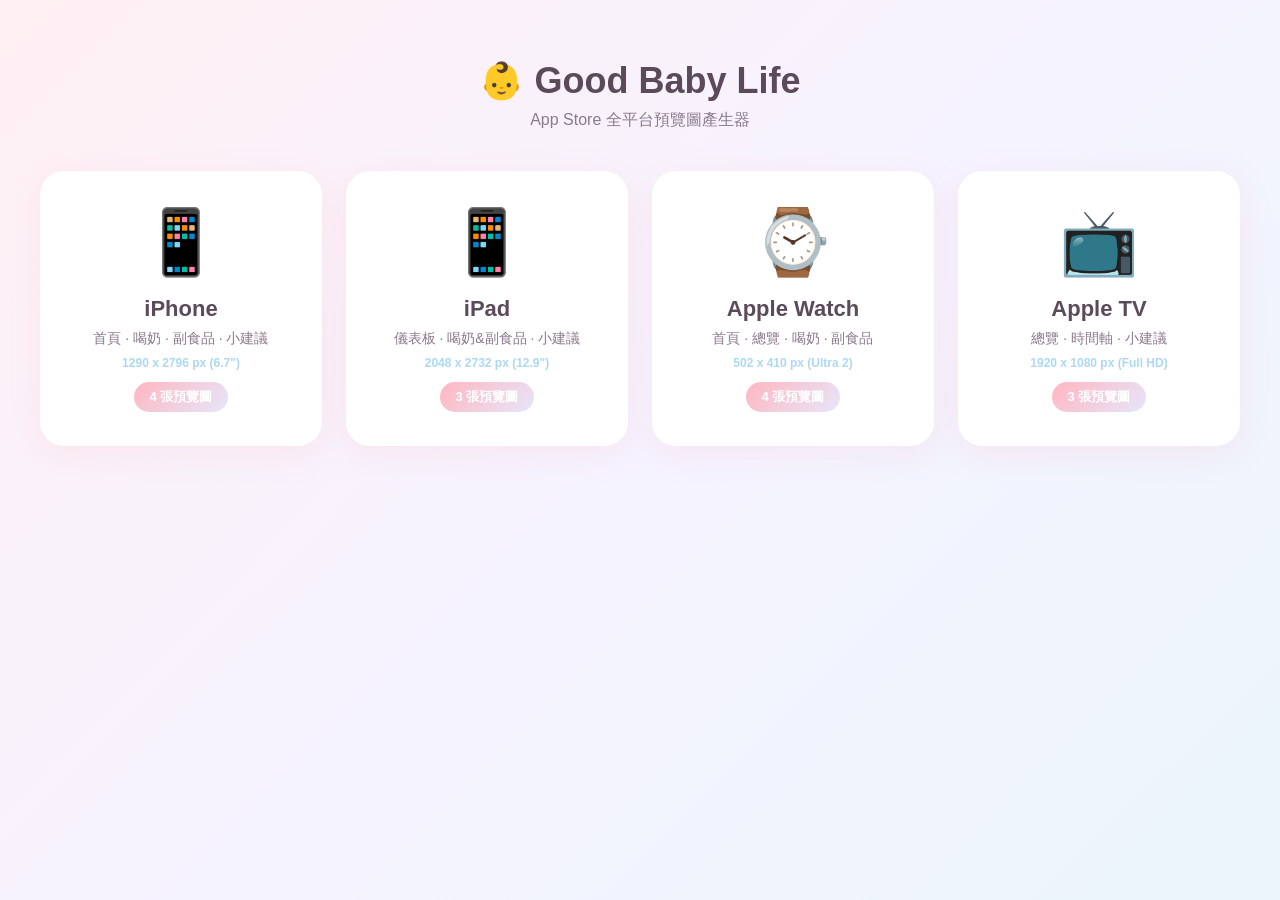
==== previews/index.html @ c80722cb "feat: add iPad, Apple Watch, Apple TV preview screenshots with download Add complete App Store previ" ====
<!DOCTYPE html>
<html lang="zh-TW">
<head>
<meta charset="UTF-8">
<meta name="viewport" content="width=device-width, initial-scale=1.0">
<title>Good Baby Life - 全平台預覽圖</title>
<style>
*{margin:0;padding:0;box-sizing:border-box}
body{font-family:-apple-system,BlinkMacSystemFont,"Noto Sans TC",sans-serif;background:linear-gradient(135deg,#FFF0F3,#F5F3FF,#EBF5FB);min-height:100vh;padding:60px 20px;display:flex;flex-direction:column;align-items:center}
h1{font-size:36px;color:#5A4A5A;margin-bottom:8px}
.sub{font-size:16px;color:#8A7A8A;margin-bottom:40px}
.cards{display:grid;grid-template-columns:repeat(auto-fit,minmax(280px,1fr));gap:24px;max-width:1200px;width:100%}
.card{background:#fff;border-radius:24px;padding:32px;text-align:center;box-shadow:0 8px 30px rgba(255,182,193,0.2);transition:all 0.3s;text-decoration:none;color:inherit;border:2px solid transparent}
.card:hover{transform:translateY(-8px);box-shadow:0 16px 50px rgba(255,182,193,0.3);border-color:#FFB6C1}
.card-icon{font-size:64px;margin-bottom:16px}
.card h2{font-size:22px;color:#5A4A5A;margin-bottom:8px}
.card p{font-size:14px;color:#8A7A8A;margin-bottom:4px}
.card .spec{font-size:12px;color:#AED8F0;font-weight:600;margin-top:8px}
.card .count{display:inline-block;margin-top:12px;padding:6px 16px;background:linear-gradient(135deg,#FFB6C1,#E6E6FA);color:#fff;border-radius:20px;font-size:13px;font-weight:600}
</style>
</head>
<body>
<h1>👶 Good Baby Life</h1>
<p class="sub">App Store 全平台預覽圖產生器</p>
<div class="cards">
  <a class="card" href="app-store-previews.html">
    <div class="card-icon">📱</div>
    <h2>iPhone</h2>
    <p>首頁 · 喝奶 · 副食品 · 小建議</p>
    <div class="spec">1290 x 2796 px (6.7")</div>
    <div class="count">4 張預覽圖</div>
  </a>
  <a class="card" href="ipad-previews.html">
    <div class="card-icon">📱</div>
    <h2>iPad</h2>
    <p>儀表板 · 喝奶&副食品 · 小建議</p>
    <div class="spec">2048 x 2732 px (12.9")</div>
    <div class="count">3 張預覽圖</div>
  </a>
  <a class="card" href="watch-previews.html">
    <div class="card-icon">⌚</div>
    <h2>Apple Watch</h2>
    <p>首頁 · 總覽 · 喝奶 · 副食品</p>
    <div class="spec">502 x 410 px (Ultra 2)</div>
    <div class="count">4 張預覽圖</div>
  </a>
  <a class="card" href="tv-previews.html">
    <div class="card-icon">📺</div>
    <h2>Apple TV</h2>
    <p>總覽 · 時間軸 · 小建議</p>
    <div class="spec">1920 x 1080 px (Full HD)</div>
    <div class="count">3 張預覽圖</div>
  </a>
</div>
</body>
</html>
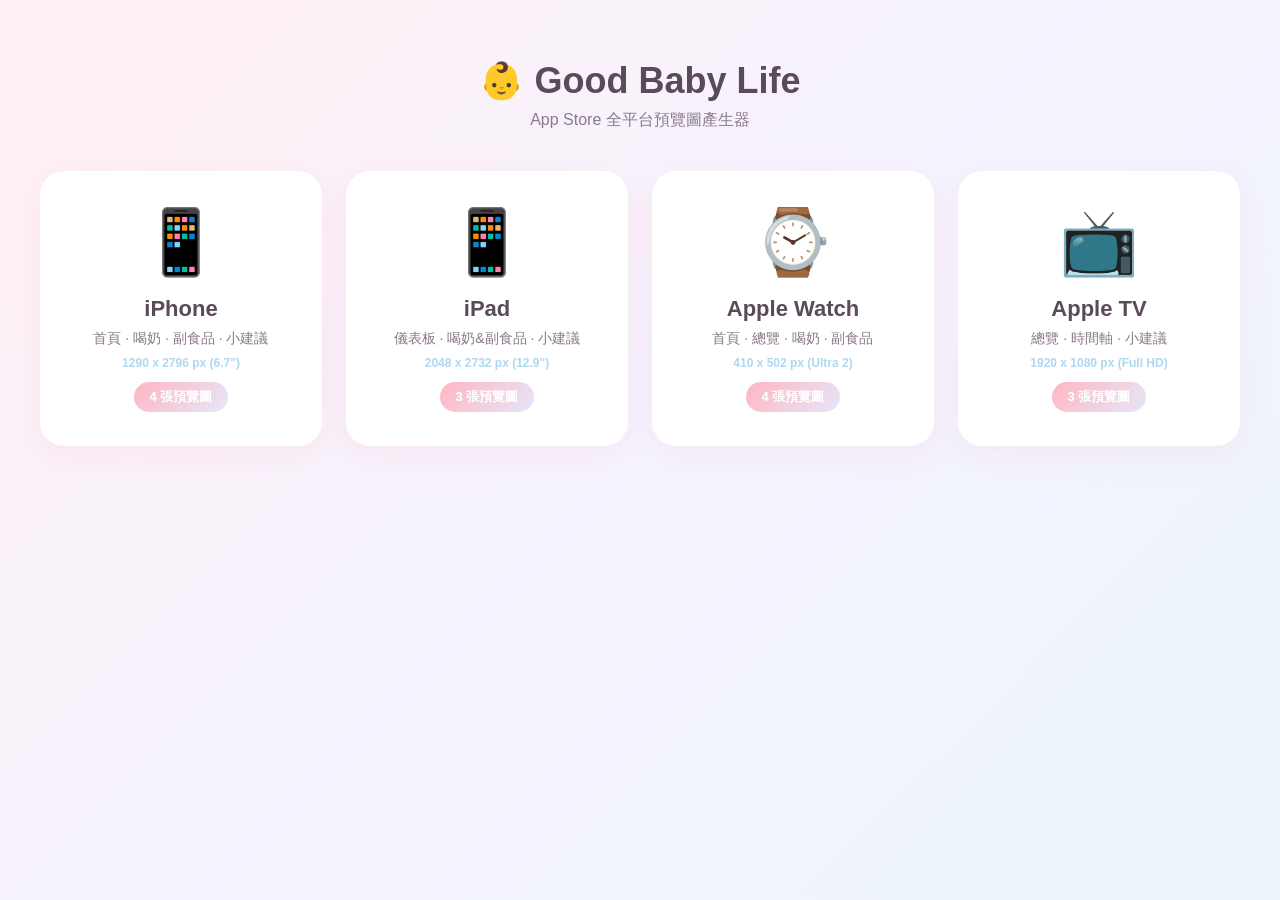
==== commit 0a2c477e: "fix: correct Watch dimensions to 410x502 in all preview files Fix width x height from 502x410 (lands" ====
--- a/previews/index.html
+++ b/previews/index.html
@@ -41,7 +41,7 @@
     <div class="card-icon">⌚</div>
     <h2>Apple Watch</h2>
     <p>首頁 · 總覽 · 喝奶 · 副食品</p>
-    <div class="spec">502 x 410 px (Ultra 2)</div>
+    <div class="spec">410 x 502 px (Ultra 2)</div>
     <div class="count">4 張預覽圖</div>
   </a>
   <a class="card" href="tv-previews.html">
